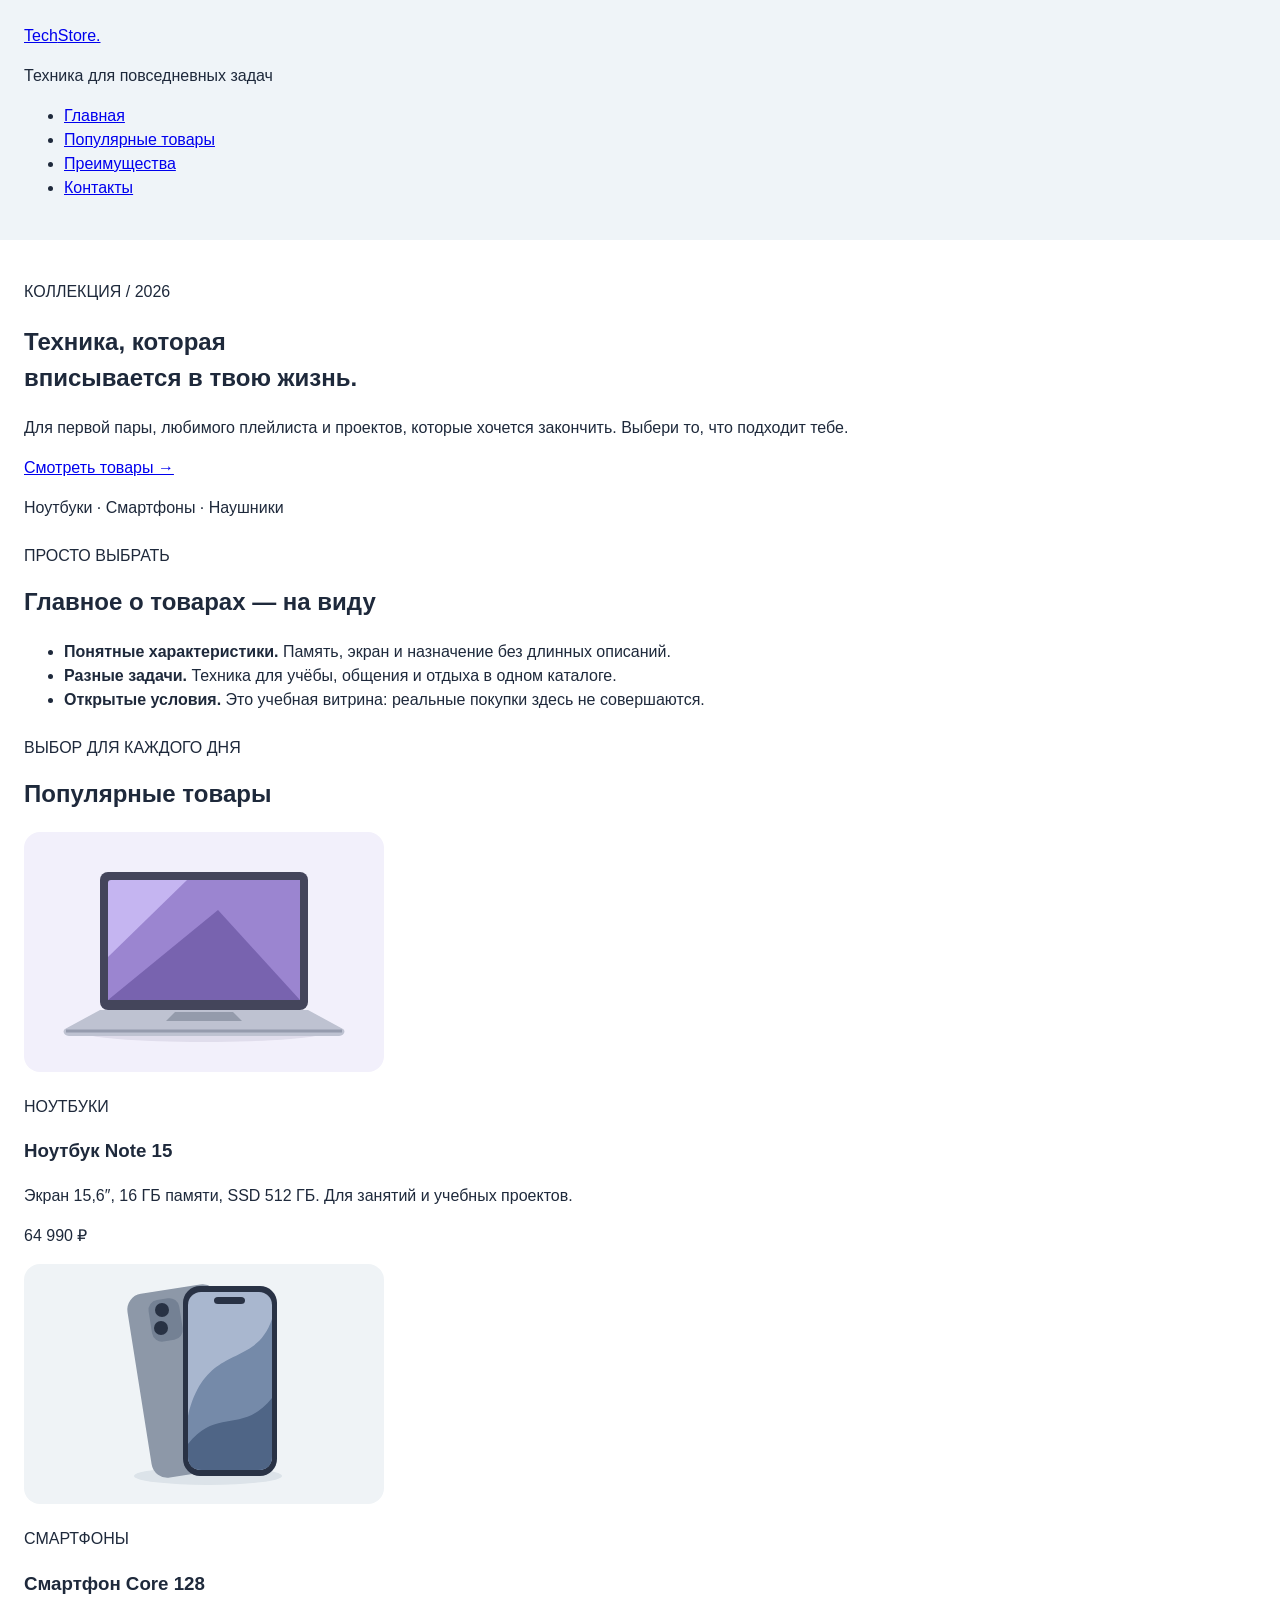
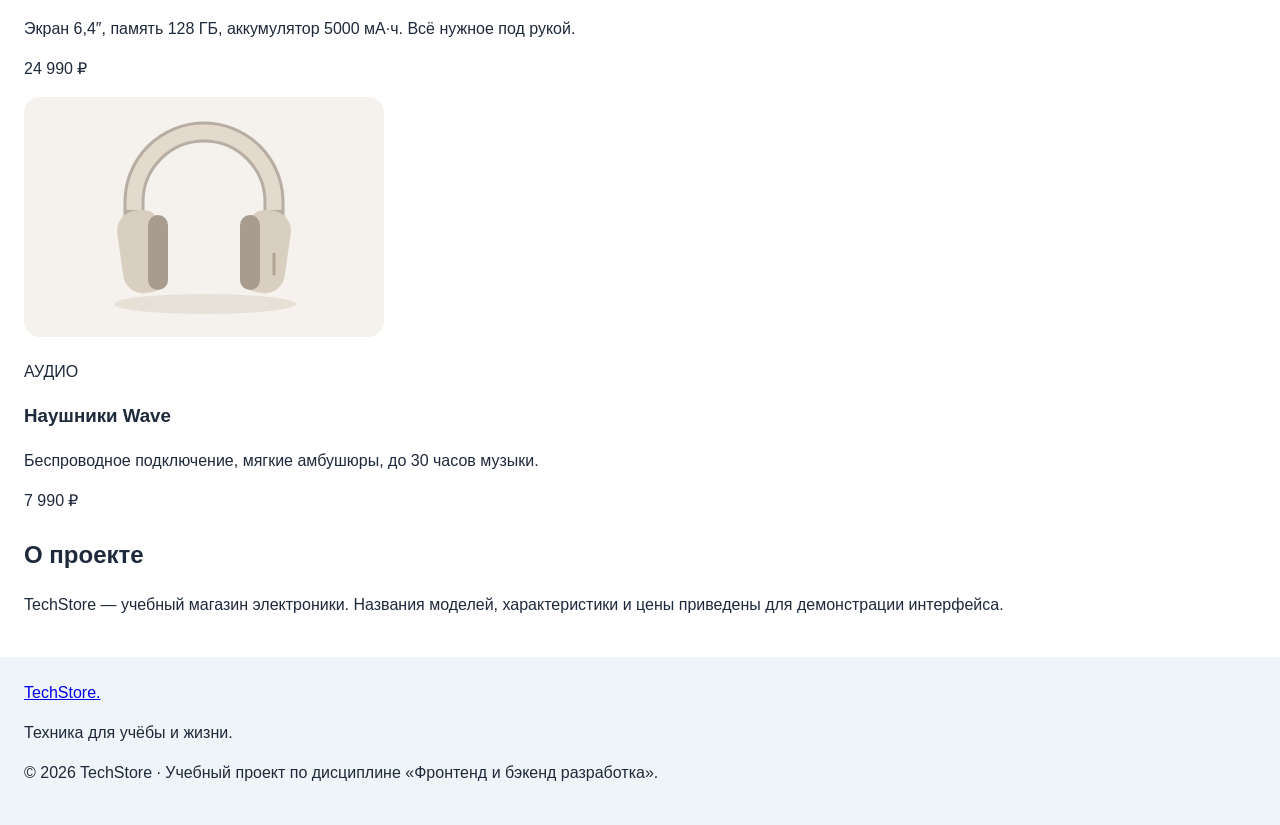
==== index.html @ afe22b5c "feat: add semantic store layout and product illustrations" ====
<!DOCTYPE html>
<html lang="ru">
<head>
  <meta charset="UTF-8">
  <meta name="viewport" content="width=device-width, initial-scale=1.0">
  <title>TechStore — техника для учёбы и жизни</title>
  <link rel="stylesheet" href="css/style.css">
</head>
<body>
  <header>
    <div class="site-header">
      <a class="site-logo" href="index.html">Tech<span>Store</span><span class="logo-dot">.</span></a>
      <p class="site-caption">Техника для повседневных задач</p>
      <nav class="site-nav" aria-label="Основная навигация">
        <ul class="site-nav__list">
          <li><a href="index.html">Главная</a></li>
          <li><a href="#popular">Популярные товары</a></li>
          <li><a href="#advantages">Преимущества</a></li>
          <li><a href="#contacts">Контакты</a></li>
        </ul>
      </nav>
    </div>
  </header>
  <main>
    <section class="hero">
      <p class="eyebrow">КОЛЛЕКЦИЯ / 2026</p>
      <h1>Техника, которая<br>вписывается в твою жизнь.</h1>
      <p class="hero-description">Для первой пары, любимого плейлиста и проектов, которые хочется закончить. Выбери то, что подходит тебе.</p>
      <a class="button" href="#popular">Смотреть товары →</a>
      <p class="hero-note">Ноутбуки · Смартфоны · Наушники</p>
    </section>
    <section class="section" id="advantages">
      <p class="eyebrow">ПРОСТО ВЫБРАТЬ</p>
      <h2>Главное о товарах — на виду</h2>
      <ul class="advantages-list">
        <li><strong>Понятные характеристики.</strong> Память, экран и назначение без длинных описаний.</li>
        <li><strong>Разные задачи.</strong> Техника для учёбы, общения и отдыха в одном каталоге.</li>
        <li><strong>Открытые условия.</strong> Это учебная витрина: реальные покупки здесь не совершаются.</li>
      </ul>
    </section>
    <section class="section" id="popular">
      <p class="eyebrow">ВЫБОР ДЛЯ КАЖДОГО ДНЯ</p>
      <h2>Популярные товары</h2>
      <article class="product-card" id="note-15">
        <img class="product-image" src="images/laptop.svg" width="360" height="240" alt="Серебристый ноутбук с фиолетовым экраном">
        <p class="product-category">НОУТБУКИ</p>
        <h3>Ноутбук Note 15</h3>
        <p class="product-description">Экран 15,6″, 16 ГБ памяти, SSD 512 ГБ. Для занятий и учебных проектов.</p>
        <p class="product-price">64 990 ₽</p>
      </article>
      <article class="product-card" id="core-128">
        <img class="product-image" src="images/phone.svg" width="360" height="240" alt="Смартфон графитового цвета с большим экраном">
        <p class="product-category">СМАРТФОНЫ</p>
        <h3>Смартфон Core 128</h3>
        <p class="product-description">Экран 6,4″, память 128 ГБ, аккумулятор 5000 мА·ч. Всё нужное под рукой.</p>
        <p class="product-price">24 990 ₽</p>
      </article>
      <article class="product-card" id="wave">
        <img class="product-image" src="images/headphones.svg" width="360" height="240" alt="Беспроводные накладные наушники светлого цвета">
        <p class="product-category">АУДИО</p>
        <h3>Наушники Wave</h3>
        <p class="product-description">Беспроводное подключение, мягкие амбушюры, до 30 часов музыки.</p>
        <p class="product-price">7 990 ₽</p>
      </article>
    </section>
    <aside class="aside-info">
      <h2>О проекте</h2>
      <p>TechStore — учебный магазин электроники. Названия моделей, характеристики и цены приведены для демонстрации интерфейса.</p>
    </aside>
  </main>
  <footer id="contacts">
    <div class="site-footer">
      <a class="site-logo" href="index.html">Tech<span>Store</span><span class="logo-dot">.</span></a>
      <p>Техника для учёбы и жизни.</p>
      <p class="footer-note">© 2026 TechStore · Учебный проект по дисциплине «Фронтенд и бэкенд разработка».</p>
    </div>
  </footer>
</body>
</html>
---- css/style.css ----
body {
  margin: 0;
  font-family: Arial, sans-serif;
  line-height: 1.5;
  color: #1e293b;
}

header,
main,
footer {
  padding: 24px;
}

header,
footer {
  background-color: #eff4f8;
}

section {
  margin-bottom: 24px;
}

section h2 {
  margin-top: 0;
}
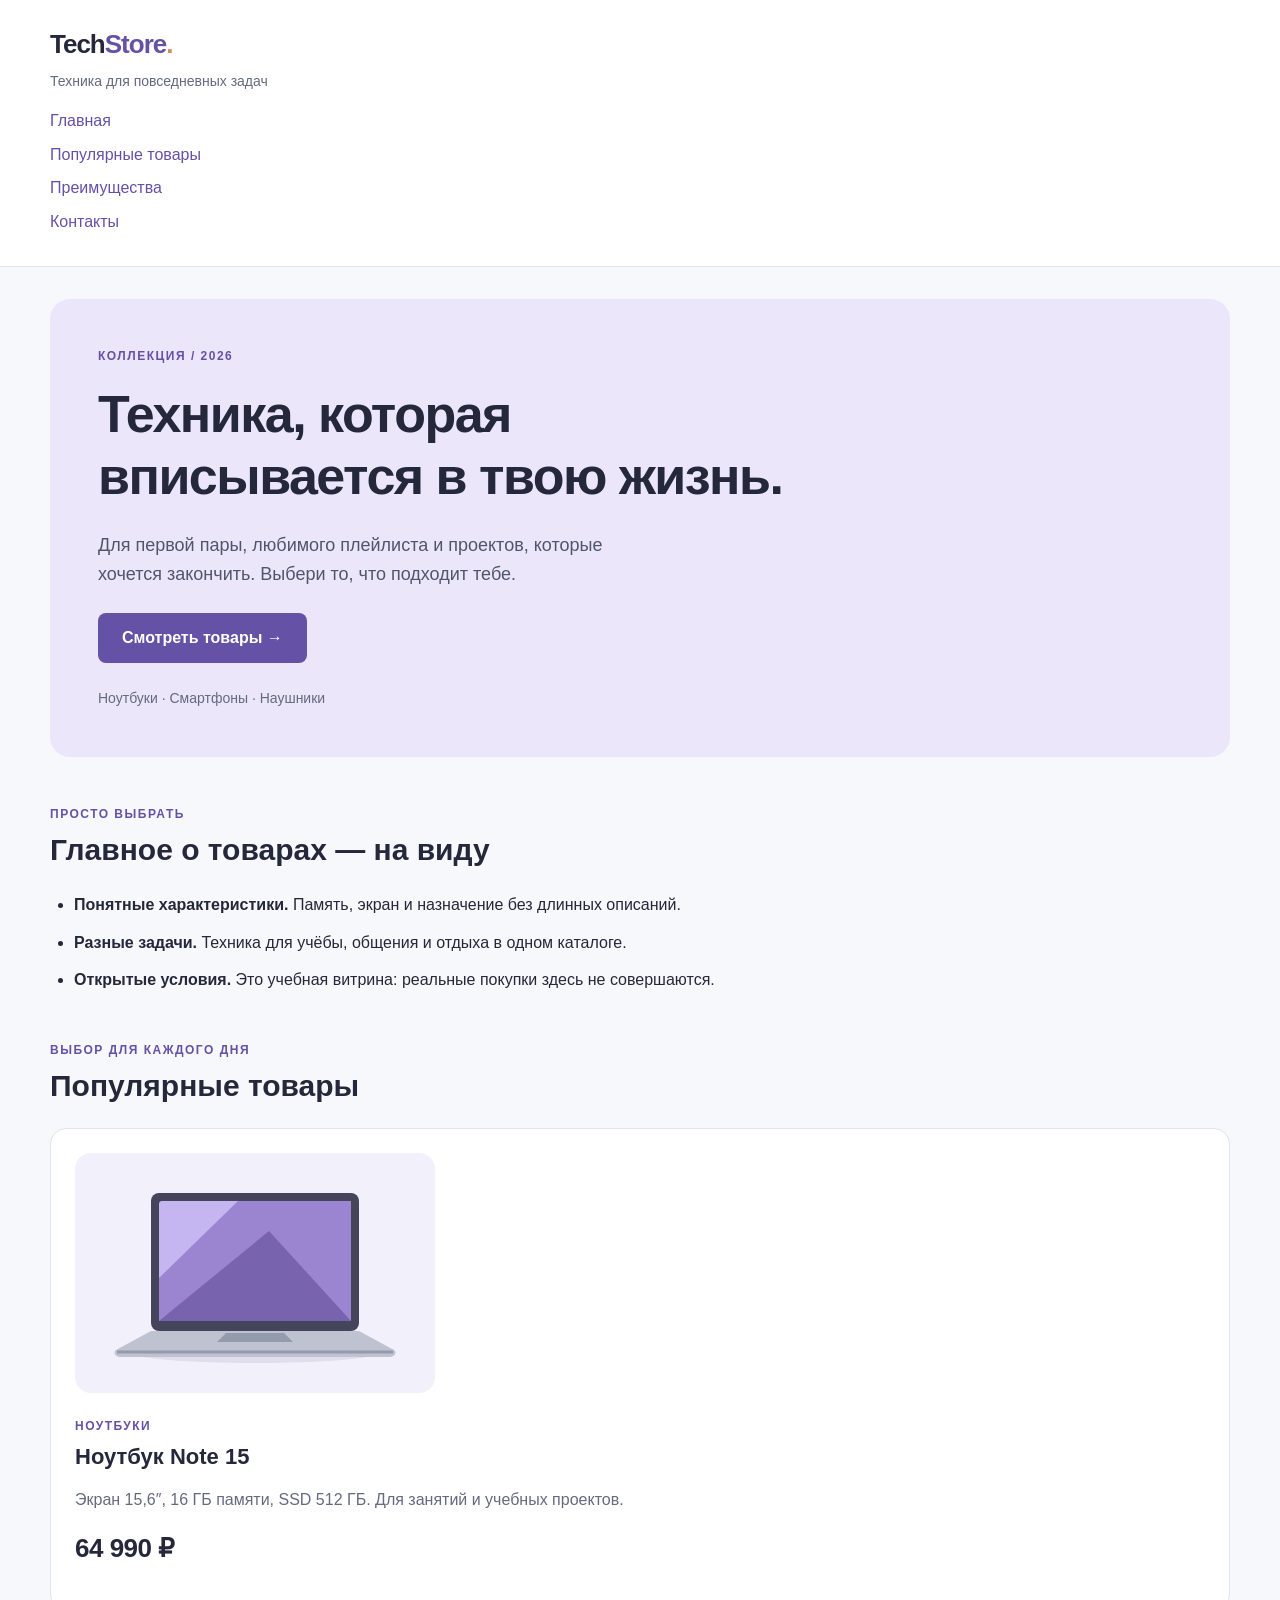
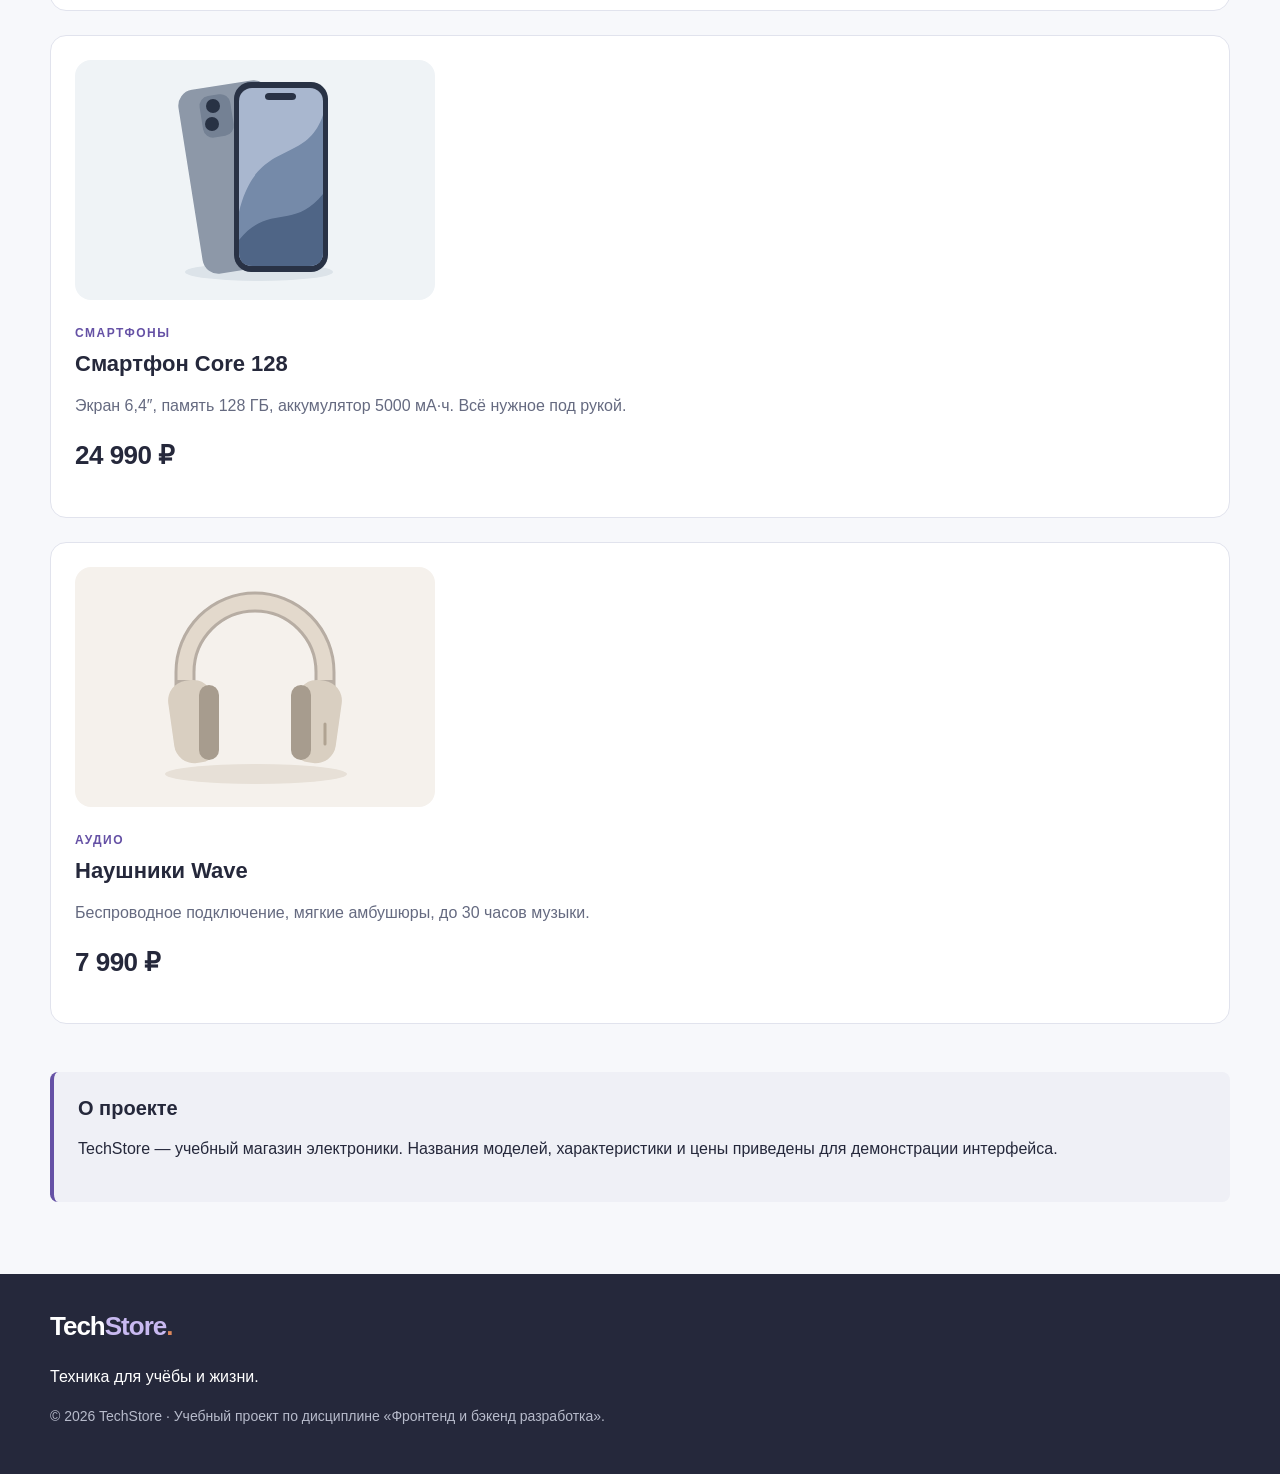
==== commit 4de1fc90: "fix: refresh stylesheet after GitHub Pages deployment" ====
--- a/index.html
+++ b/index.html
@@ -4,7 +4,7 @@
   <meta charset="UTF-8">
   <meta name="viewport" content="width=device-width, initial-scale=1.0">
   <title>TechStore — техника для учёбы и жизни</title>
-  <link rel="stylesheet" href="css/style.css">
+  <link rel="stylesheet" href="css/style.css?v=2">
 </head>
 <body>
   <header>
--- a/css/style.css
+++ b/css/style.css
@@ -1,8 +1,15 @@
+/* Базовая блочная модель и стили страницы. */
+* {
+  box-sizing: border-box;
+}
+
 body {
   margin: 0;
   font-family: Arial, sans-serif;
-  line-height: 1.5;
-  color: #1e293b;
+  font-size: 16px;
+  line-height: 1.6;
+  color: #25283b;
+  background-color: #f7f8fb;
 }
 
 header,
@@ -11,15 +18,208 @@
   padding: 24px;
 }
 
-header,
+header {
+  background-color: #ffffff;
+  border-bottom: 1px solid #e1e3ed;
+}
+
+h1,
+h2,
+h3 {
+  line-height: 1.2;
+}
+
+h2 {
+  margin: 0 0 24px;
+  font-size: 30px;
+}
+
+a {
+  color: #6551a5;
+}
+
+/* Шапка и простое меню. Раскладка Flexbox появится в работе №6. */
+.site-header,
+.site-footer {
+  max-width: 1180px;
+  margin: 0 auto;
+}
+
+.site-logo {
+  font-size: 26px;
+  font-weight: 700;
+  letter-spacing: -1px;
+  color: #25283b;
+  text-decoration: none;
+}
+
+.site-logo span {
+  color: #6551a5;
+}
+
+.site-logo .logo-dot {
+  color: #db875c;
+}
+
+.site-caption,
+.footer-note {
+  color: #656a80;
+  font-size: 14px;
+}
+
+.site-caption {
+  margin: 4px 0 0;
+}
+
+.site-nav__list {
+  padding: 0;
+  margin: 16px 0 0;
+  list-style: none;
+}
+
+.site-nav__list li {
+  margin-bottom: 8px;
+}
+
+.site-nav__list a {
+  text-decoration: none;
+}
+
+.site-nav__list a:hover {
+  text-decoration: underline;
+}
+
+/* Основные разделы страницы. */
+.hero {
+  max-width: 1180px;
+  margin: 8px auto 48px;
+  padding: 48px;
+  border-radius: 20px;
+  background-color: #ebe6fa;
+}
+
+.hero h1 {
+  margin: 16px 0 24px;
+  font-size: 52px;
+  letter-spacing: -1.5px;
+}
+
+.eyebrow,
+.product-category {
+  margin: 0 0 8px;
+  font-size: 12px;
+  font-weight: 700;
+  letter-spacing: 1.5px;
+  color: #6551a5;
+}
+
+.hero-description {
+  max-width: 560px;
+  margin: 0 0 24px;
+  color: #51556c;
+  font-size: 18px;
+}
+
+.hero-note {
+  margin: 24px 0 0;
+  font-size: 14px;
+  color: #656a80;
+}
+
+.section {
+  max-width: 1180px;
+  margin: 0 auto 48px;
+}
+
+.advantages-list {
+  padding-left: 24px;
+}
+
+.advantages-list li {
+  margin-bottom: 12px;
+}
+
+/* Карточки пока идут друг под другом. */
+.product-card {
+  margin-bottom: 24px;
+  padding: 24px;
+  border: 1px solid #e1e3ed;
+  border-radius: 16px;
+  background-color: #ffffff;
+}
+
+.product-image {
+  display: block;
+  width: 100%;
+  max-width: 360px;
+  height: auto;
+  margin-bottom: 24px;
+  border-radius: 12px;
+}
+
+.product-card h3 {
+  margin: 8px 0 16px;
+  font-size: 22px;
+}
+
+.product-description {
+  color: #656a80;
+}
+
+.product-price {
+  margin: 16px 0;
+  font-size: 26px;
+  font-weight: 700;
+  letter-spacing: -0.5px;
+}
+
+.button {
+  display: inline-block;
+  padding: 12px 24px;
+  border: none;
+  border-radius: 8px;
+  background-color: #6551a5;
+  color: #ffffff;
+  font: inherit;
+  font-weight: 700;
+  text-decoration: none;
+  cursor: pointer;
+}
+
+.button:hover {
+  background-color: #4c3c80;
+}
+
+.aside-info {
+  max-width: 1180px;
+  margin: 0 auto 48px;
+  padding: 24px;
+  border-left: 4px solid #6551a5;
+  border-radius: 8px;
+  background-color: #eff0f6;
+}
+
+.aside-info h2 {
+  margin: 0 0 8px;
+  font-size: 20px;
+}
+
+/* Подвал. */
 footer {
-  background-color: #eff4f8;
-}
-
-section {
-  margin-bottom: 24px;
-}
-
-section h2 {
-  margin-top: 0;
-}
+  padding-top: 32px;
+  padding-bottom: 32px;
+  background-color: #25283b;
+  color: #ffffff;
+}
+
+footer .site-logo {
+  color: #ffffff;
+}
+
+footer .site-logo span {
+  color: #c8b9f0;
+}
+
+footer .footer-note {
+  color: #b7bbcb;
+}
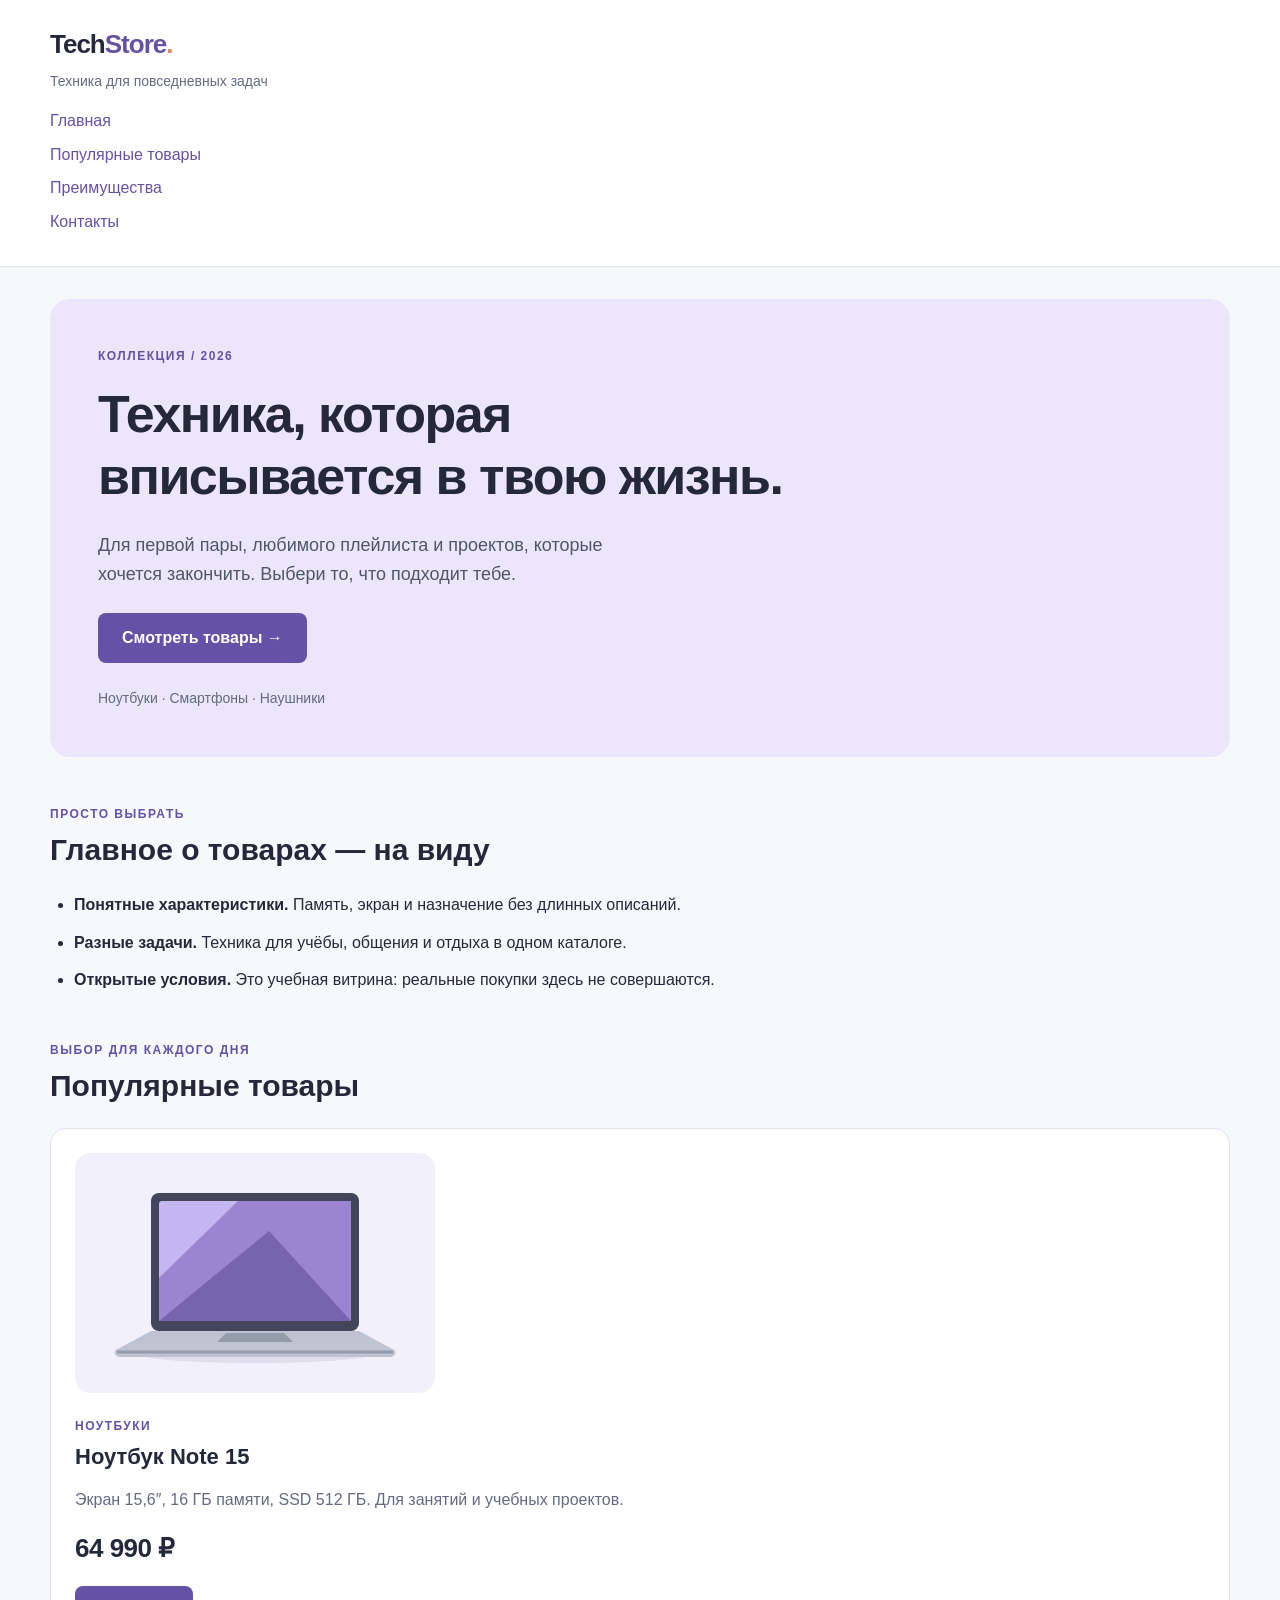
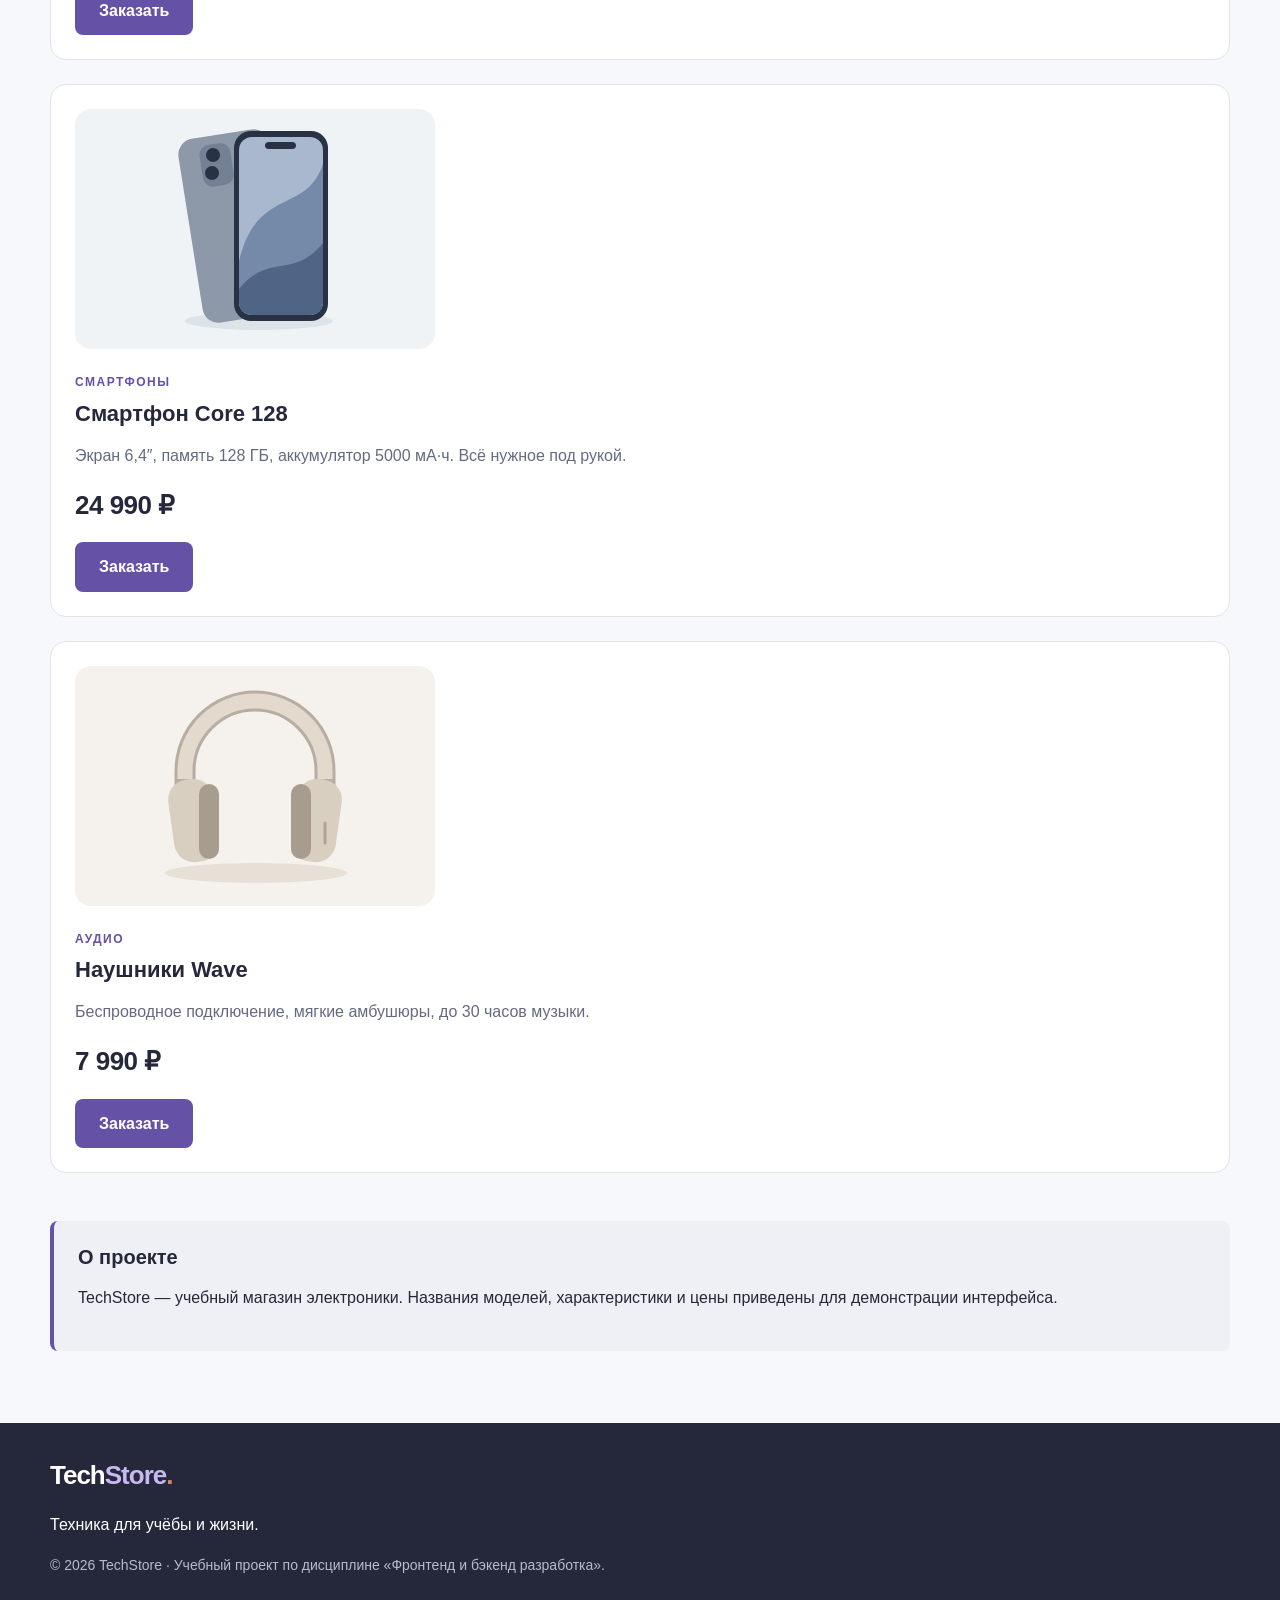
==== commit 9f34ef39: "feat: add order dialog fields and validation attributes" ====
--- a/index.html
+++ b/index.html
@@ -4,7 +4,7 @@
   <meta charset="UTF-8">
   <meta name="viewport" content="width=device-width, initial-scale=1.0">
   <title>TechStore — техника для учёбы и жизни</title>
-  <link rel="stylesheet" href="css/style.css?v=2">
+  <link rel="stylesheet" href="css/style.css?v=3">
 </head>
 <body>
   <header>
@@ -29,6 +29,7 @@
       <a class="button" href="#popular">Смотреть товары →</a>
       <p class="hero-note">Ноутбуки · Смартфоны · Наушники</p>
     </section>
+    <p class="success-message" id="success-message" role="status" hidden>Форма успешно отправлена! Это учебная проверка: данные не переданы и заказ не оформлен.</p>
     <section class="section" id="advantages">
       <p class="eyebrow">ПРОСТО ВЫБРАТЬ</p>
       <h2>Главное о товарах — на виду</h2>
@@ -47,6 +48,7 @@
         <h3>Ноутбук Note 15</h3>
         <p class="product-description">Экран 15,6″, 16 ГБ памяти, SSD 512 ГБ. Для занятий и учебных проектов.</p>
         <p class="product-price">64 990 ₽</p>
+        <button class="button product-card__button" type="button" data-product="Ноутбук Note 15">Заказать</button>
       </article>
       <article class="product-card" id="core-128">
         <img class="product-image" src="images/phone.svg" width="360" height="240" alt="Смартфон графитового цвета с большим экраном">
@@ -54,6 +56,7 @@
         <h3>Смартфон Core 128</h3>
         <p class="product-description">Экран 6,4″, память 128 ГБ, аккумулятор 5000 мА·ч. Всё нужное под рукой.</p>
         <p class="product-price">24 990 ₽</p>
+        <button class="button product-card__button" type="button" data-product="Смартфон Core 128">Заказать</button>
       </article>
       <article class="product-card" id="wave">
         <img class="product-image" src="images/headphones.svg" width="360" height="240" alt="Беспроводные накладные наушники светлого цвета">
@@ -61,6 +64,7 @@
         <h3>Наушники Wave</h3>
         <p class="product-description">Беспроводное подключение, мягкие амбушюры, до 30 часов музыки.</p>
         <p class="product-price">7 990 ₽</p>
+        <button class="button product-card__button" type="button" data-product="Наушники Wave">Заказать</button>
       </article>
     </section>
     <aside class="aside-info">
@@ -75,5 +79,50 @@
       <p class="footer-note">© 2026 TechStore · Учебный проект по дисциплине «Фронтенд и бэкенд разработка».</p>
     </div>
   </footer>
+  <dialog class="order-dialog" id="order-dialog" aria-labelledby="order-dialog-title">
+    <h2 id="order-dialog-title">Оформление заявки</h2>
+    <p id="selected-product-name"></p>
+    <p class="form-note">Учебная форма. Данные проверяются только в браузере.</p>
+    <form class="order-form" id="order-form" action="#" method="post" novalidate>
+      <input id="selected-product" name="selected-product" type="hidden">
+      <div class="form-field">
+        <label for="order-name">Имя</label>
+        <input id="order-name" name="name" type="text" minlength="2" maxlength="60" placeholder="Введите ваше имя" autocomplete="given-name" required>
+      </div>
+      <div class="form-field">
+        <label for="order-email">E-mail</label>
+        <input id="order-email" name="email" type="email" placeholder="example@mail.ru" autocomplete="email" required>
+      </div>
+      <div class="form-field">
+        <label for="order-phone">Телефон</label>
+        <input id="order-phone" name="phone" type="tel" inputmode="tel" autocomplete="tel" placeholder="+7 (900) 000-00-00" pattern="^\+7 \(\d{3}\) \d{3}-\d{2}-\d{2}$" aria-describedby="phone-hint" required>
+        <small id="phone-hint">Формат: +7 (900) 000-00-00</small>
+      </div>
+      <div class="form-field">
+        <label for="order-date">Дата связи (необязательно)</label>
+        <input id="order-date" name="date" type="date">
+      </div>
+      <div class="form-field">
+        <label for="order-topic">Тема заявки</label>
+        <select id="order-topic" name="topic" required>
+          <option value="">Выберите тему</option>
+          <option value="product">Заказ товара</option>
+          <option value="consultation">Консультация</option>
+          <option value="delivery">Доставка</option>
+        </select>
+      </div>
+      <div class="form-field">
+        <label for="order-comment">Комментарий (необязательно)</label>
+        <textarea id="order-comment" name="comment" rows="3" maxlength="1000" placeholder="Что вы хотите уточнить?"></textarea>
+      </div>
+      <div class="form-field form-field--checkbox">
+        <label for="order-agreement"><input id="order-agreement" name="agreement" type="checkbox" required> Я согласен на обработку данных</label>
+      </div>
+      <div class="form-actions">
+        <button class="button button-secondary" type="button" id="close-order-dialog">Закрыть</button>
+        <button class="button" type="submit">Отправить заявку</button>
+      </div>
+    </form>
+  </dialog>
 </body>
 </html>
--- a/css/style.css
+++ b/css/style.css
@@ -223,3 +223,104 @@
 footer .footer-note {
   color: #b7bbcb;
 }
+
+/* Учебная форма заявки и нативное модальное окно. */
+.order-dialog {
+  width: min(100% - 32px, 560px);
+  max-height: 90vh;
+  overflow-y: auto;
+  padding: 24px;
+  border: none;
+  border-radius: 16px;
+  color: #25283b;
+}
+
+.order-dialog h2 {
+  margin-bottom: 8px;
+  font-size: 26px;
+}
+
+.order-dialog::backdrop {
+  background-color: rgba(25, 28, 45, 0.6);
+}
+
+.form-note,
+.form-field small {
+  color: #656a80;
+  font-size: 14px;
+}
+
+.form-field {
+  margin-bottom: 16px;
+}
+
+.form-field label {
+  display: block;
+  margin-bottom: 4px;
+}
+
+.form-field input,
+.form-field select,
+.form-field textarea {
+  width: 100%;
+  padding: 10px 12px;
+  border: 1px solid #e1e3ed;
+  border-radius: 8px;
+  color: #25283b;
+  background-color: #ffffff;
+  font: inherit;
+}
+
+.form-field textarea {
+  resize: vertical;
+}
+
+.form-field input[type="checkbox"] {
+  width: auto;
+  margin-right: 8px;
+}
+
+.form-field small {
+  display: block;
+  margin-top: 4px;
+}
+
+.form-field input:focus-visible,
+.form-field select:focus-visible,
+.form-field textarea:focus-visible,
+.form-actions button:focus-visible {
+  outline: 2px solid #6551a5;
+  outline-offset: 3px;
+}
+
+[aria-invalid="true"] {
+  border-color: #b32640;
+  outline: 1px solid #b32640;
+}
+
+.form-actions {
+  margin-top: 24px;
+}
+
+.form-actions .button {
+  margin: 0 8px 8px 0;
+}
+
+.button-secondary {
+  background-color: #eff0f6;
+  color: #25283b;
+}
+
+.button-secondary:hover {
+  background-color: #e1e3ed;
+}
+
+.success-message {
+  max-width: 1180px;
+  margin: 24px auto;
+  padding: 16px;
+  border-left: 4px solid #267048;
+  border-radius: 8px;
+  background-color: #eaf5ed;
+  color: #235d3d;
+}
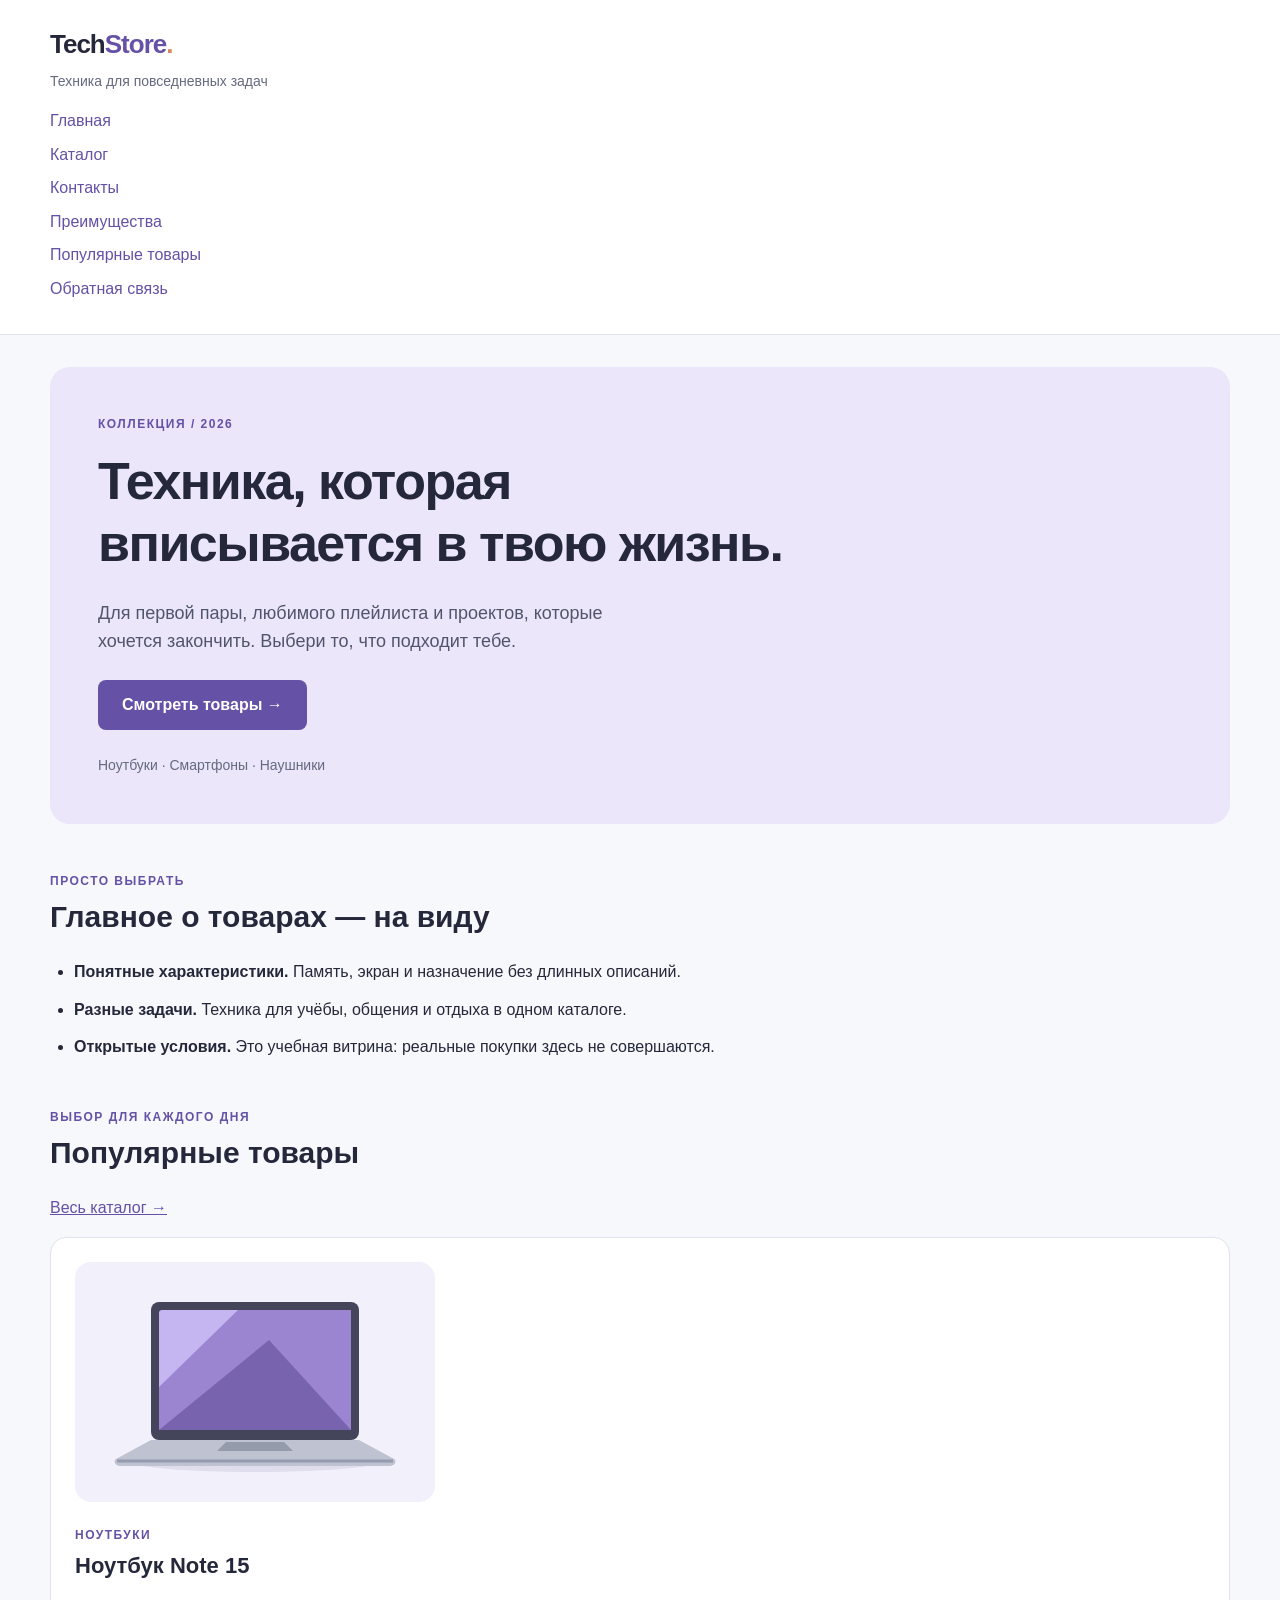
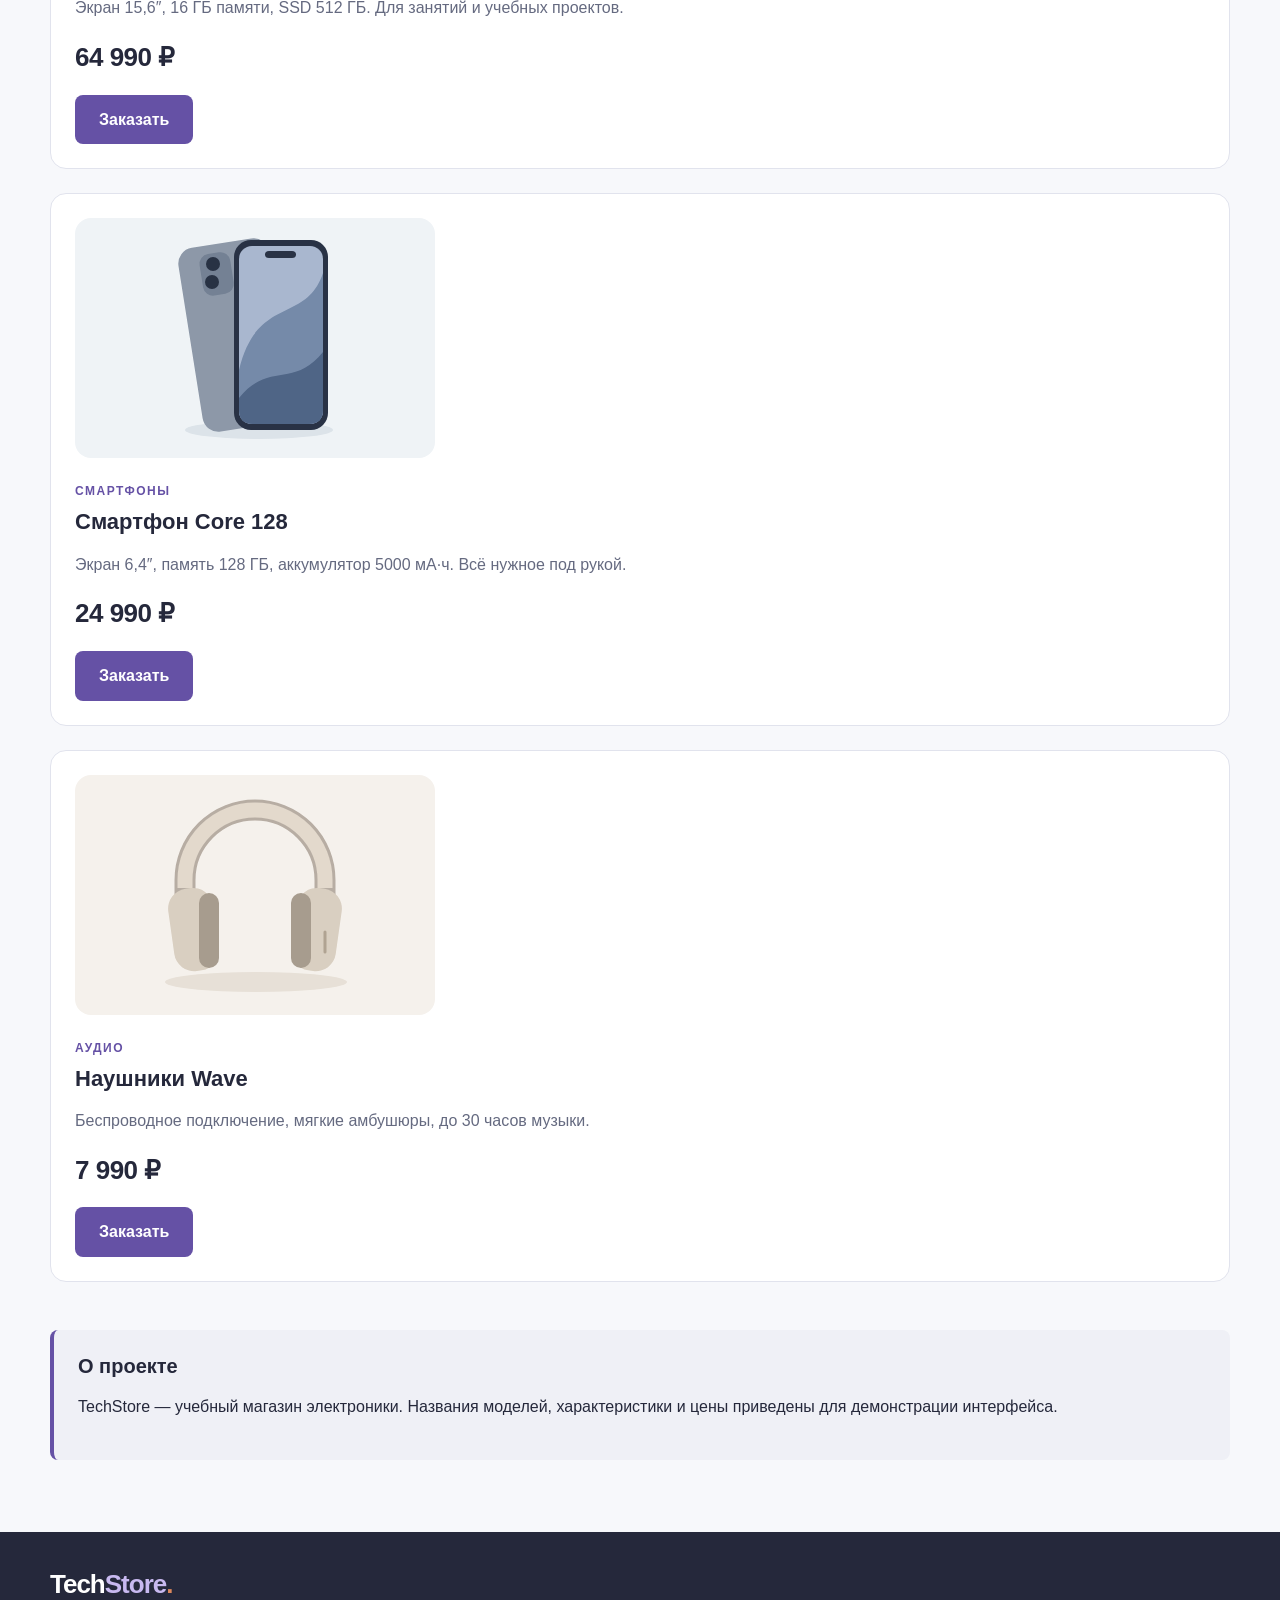
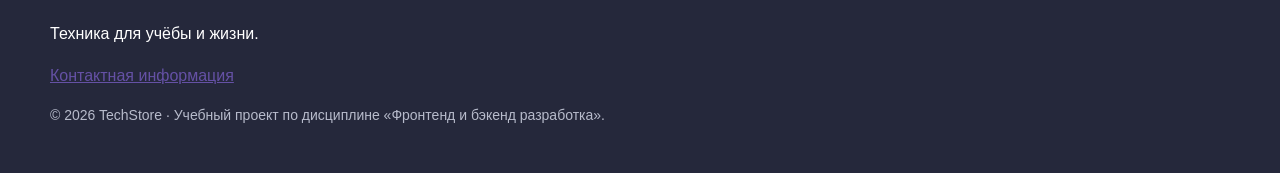
==== commit 7ef2bc00: "feat: add catalog contacts and shared multi-page navigation" ====
--- a/index.html
+++ b/index.html
@@ -3,8 +3,10 @@
 <head>
   <meta charset="UTF-8">
   <meta name="viewport" content="width=device-width, initial-scale=1.0">
+  <meta name="description" content="Учебная витрина TechStore: ноутбуки, смартфоны и наушники для учёбы и жизни.">
   <title>TechStore — техника для учёбы и жизни</title>
-  <link rel="stylesheet" href="css/style.css?v=3">
+  <link rel="stylesheet" href="css/style.css?v=5">
+  <script src="js/main.js?v=3" defer></script>
 </head>
 <body>
   <header>
@@ -14,9 +16,11 @@
       <nav class="site-nav" aria-label="Основная навигация">
         <ul class="site-nav__list">
           <li><a href="index.html">Главная</a></li>
-          <li><a href="#popular">Популярные товары</a></li>
-          <li><a href="#advantages">Преимущества</a></li>
-          <li><a href="#contacts">Контакты</a></li>
+          <li><a href="catalog.html">Каталог</a></li>
+          <li><a href="contacts.html">Контакты</a></li>
+          <li><a href="index.html#advantages">Преимущества</a></li>
+          <li><a href="index.html#popular">Популярные товары</a></li>
+          <li><a href="index.html#contacts">Обратная связь</a></li>
         </ul>
       </nav>
     </div>
@@ -42,6 +46,7 @@
     <section class="section" id="popular">
       <p class="eyebrow">ВЫБОР ДЛЯ КАЖДОГО ДНЯ</p>
       <h2>Популярные товары</h2>
+      <p><a href="catalog.html">Весь каталог →</a></p>
       <article class="product-card" id="note-15">
         <img class="product-image" src="images/laptop.svg" width="360" height="240" alt="Серебристый ноутбук с фиолетовым экраном">
         <p class="product-category">НОУТБУКИ</p>
@@ -76,6 +81,7 @@
     <div class="site-footer">
       <a class="site-logo" href="index.html">Tech<span>Store</span><span class="logo-dot">.</span></a>
       <p>Техника для учёбы и жизни.</p>
+      <p><a href="contacts.html">Контактная информация</a></p>
       <p class="footer-note">© 2026 TechStore · Учебный проект по дисциплине «Фронтенд и бэкенд разработка».</p>
     </div>
   </footer>
--- a/css/style.css
+++ b/css/style.css
@@ -1,4 +1,36 @@
-/* Базовая блочная модель и стили страницы. */
+/* 1. Переменные проекта */
+:root {
+  --color-text: #25283b;
+  --color-muted: #656a80;
+  --color-primary: #6551a5;
+  --color-primary-dark: #4c3c80;
+  --color-bg: #f7f8fb;
+  --color-white: #ffffff;
+  --color-border: #e1e3ed;
+  --color-surface: #eff0f6;
+  --color-accent: #ebe6fa;
+  --color-secondary-text: #51556c;
+  --color-footer-muted: #b7bbcb;
+  --color-footer-accent: #c8b9f0;
+  --color-warm: #db875c;
+  --color-danger: #b32640;
+  --color-success: #267048;
+  --color-success-bg: #eaf5ed;
+  --color-success-text: #235d3d;
+  --space-xs: 4px;
+  --space-sm: 8px;
+  --space-md: 16px;
+  --space-lg: 24px;
+  --space-xl: 32px;
+  --space-2xl: 48px;
+  --radius-sm: 8px;
+  --radius-md: 12px;
+  --radius-lg: 16px;
+  --radius-xl: 20px;
+  --container-width: 1180px;
+}
+
+/* 2. Базовые стили */
 * {
   box-sizing: border-box;
 }
@@ -8,19 +40,19 @@
   font-family: Arial, sans-serif;
   font-size: 16px;
   line-height: 1.6;
-  color: #25283b;
-  background-color: #f7f8fb;
+  color: var(--color-text);
+  background-color: var(--color-bg);
 }
 
 header,
 main,
 footer {
-  padding: 24px;
+  padding: var(--space-lg);
 }
 
 header {
-  background-color: #ffffff;
-  border-bottom: 1px solid #e1e3ed;
+  background-color: var(--color-white);
+  border-bottom: 1px solid var(--color-border);
 }
 
 h1,
@@ -30,18 +62,55 @@
 }
 
 h2 {
-  margin: 0 0 24px;
+  margin: 0 0 var(--space-lg);
   font-size: 30px;
 }
 
 a {
-  color: #6551a5;
-}
-
-/* Шапка и простое меню. Раскладка Flexbox появится в работе №6. */
+  color: var(--color-primary);
+}
+
+/* 3. Общие элементы интерфейса */
+.button {
+  display: inline-block;
+  padding: 12px var(--space-lg);
+  border: none;
+  border-radius: var(--radius-sm);
+  background-color: var(--color-primary);
+  color: var(--color-white);
+  font: inherit;
+  font-weight: 700;
+  text-decoration: none;
+  cursor: pointer;
+}
+
+.button:hover:not(:disabled) {
+  background-color: var(--color-primary-dark);
+  color: var(--color-white);
+}
+
+a:hover {
+  color: var(--color-primary-dark);
+}
+
+a:focus-visible,
+button:focus-visible,
+input:focus-visible,
+select:focus-visible,
+textarea:focus-visible {
+  outline: 2px solid var(--color-primary);
+  outline-offset: 3px;
+}
+
+.button:disabled {
+  opacity: 0.55;
+  cursor: not-allowed;
+}
+
+/* 4. Компоненты страницы */
 .site-header,
 .site-footer {
-  max-width: 1180px;
+  max-width: var(--container-width);
   margin: 0 auto;
 }
 
@@ -49,36 +118,36 @@
   font-size: 26px;
   font-weight: 700;
   letter-spacing: -1px;
-  color: #25283b;
+  color: var(--color-text);
   text-decoration: none;
 }
 
 .site-logo span {
-  color: #6551a5;
+  color: var(--color-primary);
 }
 
 .site-logo .logo-dot {
-  color: #db875c;
+  color: var(--color-warm);
 }
 
 .site-caption,
 .footer-note {
-  color: #656a80;
+  color: var(--color-muted);
   font-size: 14px;
 }
 
 .site-caption {
-  margin: 4px 0 0;
+  margin: var(--space-xs) 0 0;
 }
 
 .site-nav__list {
   padding: 0;
-  margin: 16px 0 0;
+  margin: var(--space-md) 0 0;
   list-style: none;
 }
 
 .site-nav__list li {
-  margin-bottom: 8px;
+  margin-bottom: var(--space-sm);
 }
 
 .site-nav__list a {
@@ -91,48 +160,48 @@
 
 /* Основные разделы страницы. */
 .hero {
-  max-width: 1180px;
-  margin: 8px auto 48px;
-  padding: 48px;
-  border-radius: 20px;
-  background-color: #ebe6fa;
+  max-width: var(--container-width);
+  margin: var(--space-sm) auto var(--space-2xl);
+  padding: var(--space-2xl);
+  border-radius: var(--radius-xl);
+  background-color: var(--color-accent);
 }
 
 .hero h1 {
-  margin: 16px 0 24px;
+  margin: var(--space-md) 0 var(--space-lg);
   font-size: 52px;
   letter-spacing: -1.5px;
 }
 
 .eyebrow,
 .product-category {
-  margin: 0 0 8px;
+  margin: 0 0 var(--space-sm);
   font-size: 12px;
   font-weight: 700;
   letter-spacing: 1.5px;
-  color: #6551a5;
+  color: var(--color-primary);
 }
 
 .hero-description {
   max-width: 560px;
-  margin: 0 0 24px;
-  color: #51556c;
+  margin: 0 0 var(--space-lg);
+  color: var(--color-secondary-text);
   font-size: 18px;
 }
 
 .hero-note {
-  margin: 24px 0 0;
+  margin: var(--space-lg) 0 0;
   font-size: 14px;
-  color: #656a80;
+  color: var(--color-muted);
 }
 
 .section {
-  max-width: 1180px;
-  margin: 0 auto 48px;
+  max-width: var(--container-width);
+  margin: 0 auto var(--space-2xl);
 }
 
 .advantages-list {
-  padding-left: 24px;
+  padding-left: var(--space-lg);
 }
 
 .advantages-list li {
@@ -141,11 +210,15 @@
 
 /* Карточки пока идут друг под другом. */
 .product-card {
-  margin-bottom: 24px;
-  padding: 24px;
-  border: 1px solid #e1e3ed;
-  border-radius: 16px;
-  background-color: #ffffff;
+  margin-bottom: var(--space-lg);
+  padding: var(--space-lg);
+  border: 1px solid var(--color-border);
+  border-radius: var(--radius-lg);
+  background-color: var(--color-white);
+}
+
+.product-card:hover {
+  border-color: var(--color-primary);
 }
 
 .product-image {
@@ -153,90 +226,73 @@
   width: 100%;
   max-width: 360px;
   height: auto;
-  margin-bottom: 24px;
-  border-radius: 12px;
+  margin-bottom: var(--space-lg);
+  border-radius: var(--radius-md);
 }
 
 .product-card h3 {
-  margin: 8px 0 16px;
+  margin: var(--space-sm) 0 var(--space-md);
   font-size: 22px;
 }
 
 .product-description {
-  color: #656a80;
+  color: var(--color-muted);
 }
 
 .product-price {
-  margin: 16px 0;
+  margin: var(--space-md) 0;
   font-size: 26px;
   font-weight: 700;
   letter-spacing: -0.5px;
 }
 
-.button {
-  display: inline-block;
-  padding: 12px 24px;
-  border: none;
-  border-radius: 8px;
-  background-color: #6551a5;
-  color: #ffffff;
-  font: inherit;
-  font-weight: 700;
-  text-decoration: none;
-  cursor: pointer;
-}
-
-.button:hover {
-  background-color: #4c3c80;
-}
-
 .aside-info {
-  max-width: 1180px;
-  margin: 0 auto 48px;
-  padding: 24px;
-  border-left: 4px solid #6551a5;
-  border-radius: 8px;
-  background-color: #eff0f6;
+  max-width: var(--container-width);
+  margin: 0 auto var(--space-2xl);
+  padding: var(--space-lg);
+  border-left: 4px solid var(--color-primary);
+  border-radius: var(--radius-sm);
+  background-color: var(--color-surface);
 }
 
 .aside-info h2 {
-  margin: 0 0 8px;
+  margin: 0 0 var(--space-sm);
   font-size: 20px;
 }
 
 /* Подвал. */
 footer {
-  padding-top: 32px;
-  padding-bottom: 32px;
-  background-color: #25283b;
-  color: #ffffff;
+  padding-top: var(--space-xl);
+  padding-bottom: var(--space-xl);
+  background-color: var(--color-text);
+  color: var(--color-white);
 }
 
 footer .site-logo {
-  color: #ffffff;
+  color: var(--color-white);
 }
 
 footer .site-logo span {
-  color: #c8b9f0;
+  color: var(--color-footer-accent);
 }
 
 footer .footer-note {
-  color: #b7bbcb;
-}
-
-/* Учебная форма заявки и нативное модальное окно. */
+  color: var(--color-footer-muted);
+}
+
+/* 5. Форма и модальное окно */
 .order-dialog {
   width: min(100% - 32px, 560px);
   max-height: 90vh;
   overflow-y: auto;
-  padding: 24px;
+  padding: var(--space-lg);
   border: none;
-  border-radius: 16px;
-  color: #25283b;
+  border-radius: var(--radius-lg);
+  color: var(--color-text);
 }
 
 .order-dialog h2 {
-  margin-bottom: 8px;
+  margin-bottom: var(--space-sm);
   font-size: 26px;
 }
 
@@ -246,17 +302,17 @@
 
 .form-note,
 .form-field small {
-  color: #656a80;
+  color: var(--color-muted);
   font-size: 14px;
 }
 
 .form-field {
-  margin-bottom: 16px;
+  margin-bottom: var(--space-md);
 }
 
 .form-field label {
   display: block;
-  margin-bottom: 4px;
+  margin-bottom: var(--space-xs);
 }
 
 .form-field input,
@@ -264,10 +320,10 @@
 .form-field textarea {
   width: 100%;
   padding: 10px 12px;
-  border: 1px solid #e1e3ed;
-  border-radius: 8px;
-  color: #25283b;
-  background-color: #ffffff;
+  border: 1px solid var(--color-border);
+  border-radius: var(--radius-sm);
+  color: var(--color-text);
+  background-color: var(--color-white);
   font: inherit;
 }
 
@@ -277,50 +333,54 @@
 
 .form-field input[type="checkbox"] {
   width: auto;
-  margin-right: 8px;
+  margin-right: var(--space-sm);
 }
 
 .form-field small {
   display: block;
-  margin-top: 4px;
-}
-
-.form-field input:focus-visible,
-.form-field select:focus-visible,
-.form-field textarea:focus-visible,
-.form-actions button:focus-visible {
-  outline: 2px solid #6551a5;
-  outline-offset: 3px;
-}
-
-[aria-invalid="true"] {
-  border-color: #b32640;
-  outline: 1px solid #b32640;
+  margin-top: var(--space-xs);
+}
+
+.form-field input:hover,
+.form-field select:hover,
+.form-field textarea:hover,
+.form-field input:focus,
+.form-field select:focus,
+.form-field textarea:focus {
+  border-color: var(--color-primary);
+}
+
+.form-field input[aria-invalid="true"],
+.form-field select[aria-invalid="true"],
+.form-field textarea[aria-invalid="true"] {
+  border-color: var(--color-danger);
+  outline: 1px solid var(--color-danger);
 }
 
 .form-actions {
-  margin-top: 24px;
+  margin-top: var(--space-lg);
 }
 
 .form-actions .button {
-  margin: 0 8px 8px 0;
+  margin: 0 var(--space-sm) var(--space-sm) 0;
 }
 
 .button-secondary {
-  background-color: #eff0f6;
-  color: #25283b;
-}
-
-.button-secondary:hover {
-  background-color: #e1e3ed;
+  background-color: var(--color-surface);
+  color: var(--color-text);
+}
+
+.button-secondary:hover:not(:disabled) {
+  background-color: var(--color-border);
+  color: var(--color-text);
 }
 
 .success-message {
-  max-width: 1180px;
-  margin: 24px auto;
-  padding: 16px;
-  border-left: 4px solid #267048;
-  border-radius: 8px;
-  background-color: #eaf5ed;
-  color: #235d3d;
-}
+  max-width: var(--container-width);
+  margin: var(--space-lg) auto;
+  padding: var(--space-md);
+  border-left: 4px solid var(--color-success);
+  border-radius: var(--radius-sm);
+  background-color: var(--color-success-bg);
+  color: var(--color-success-text);
+}
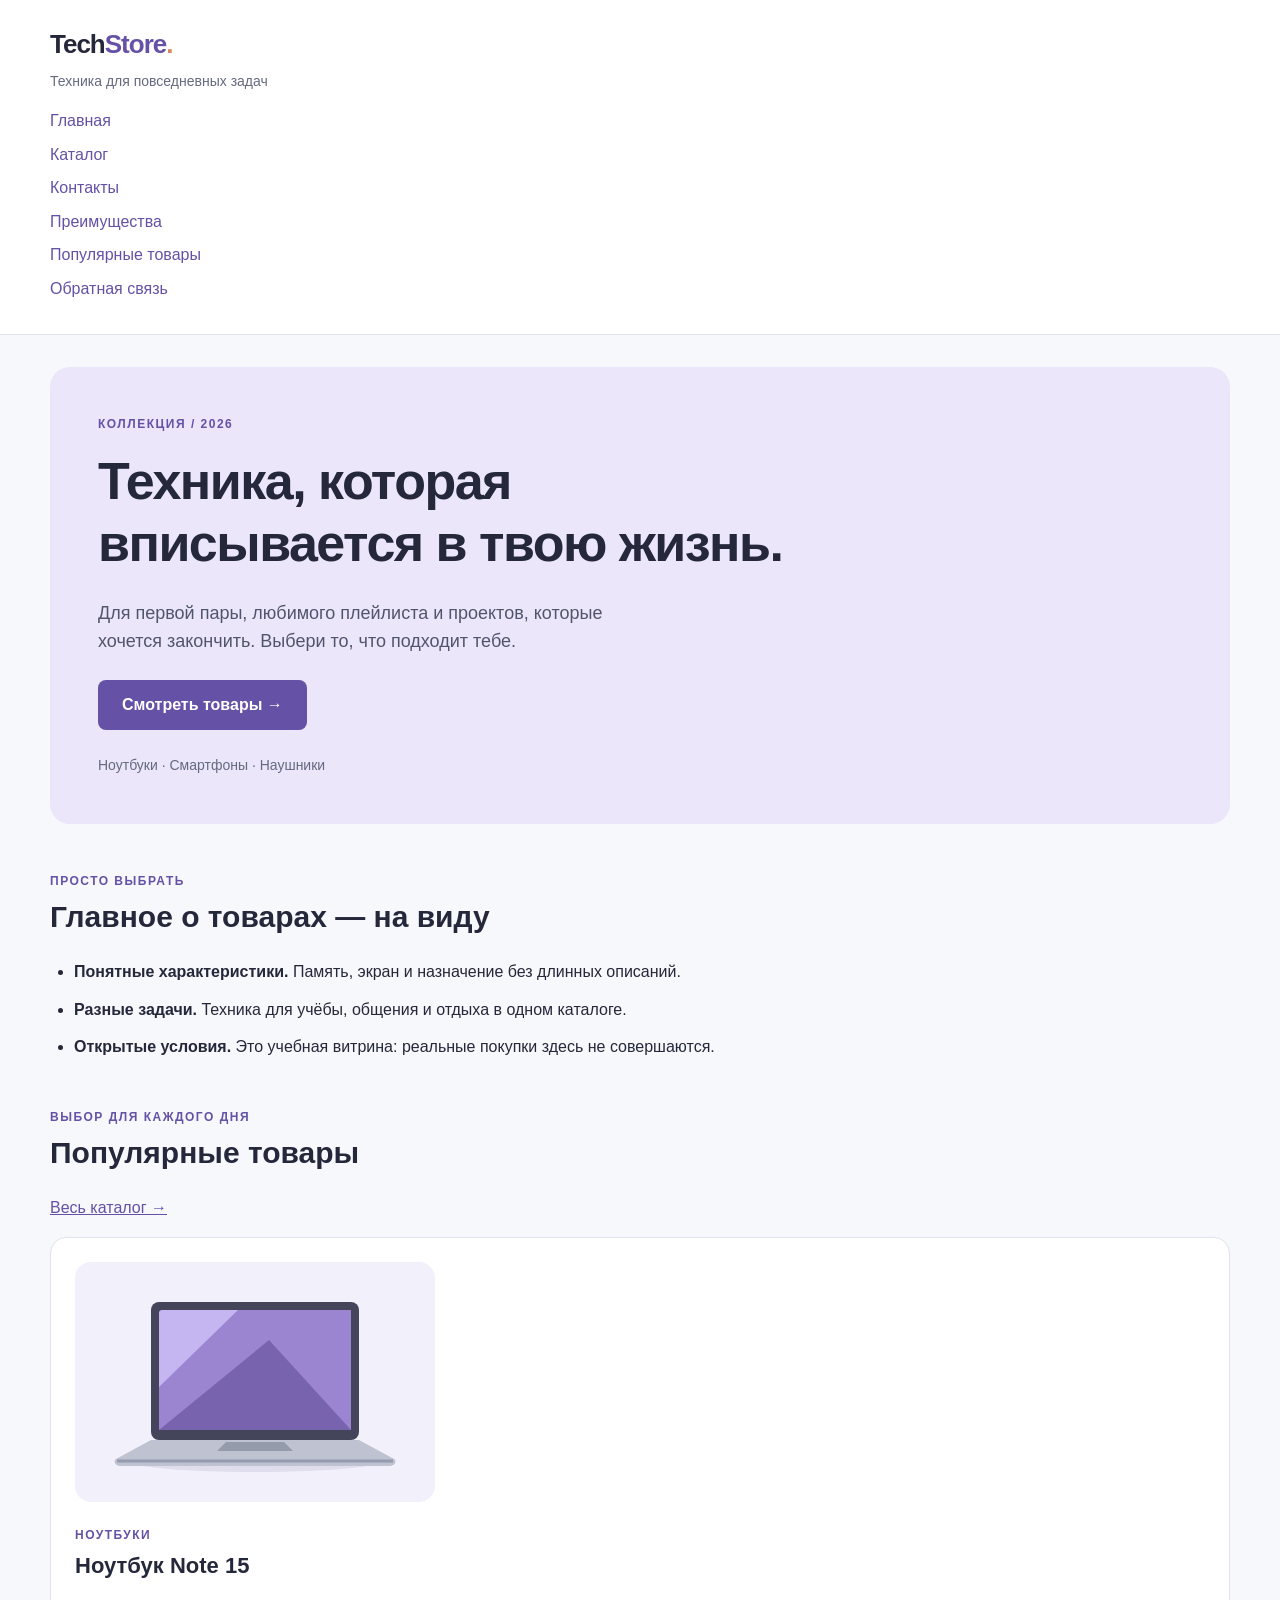
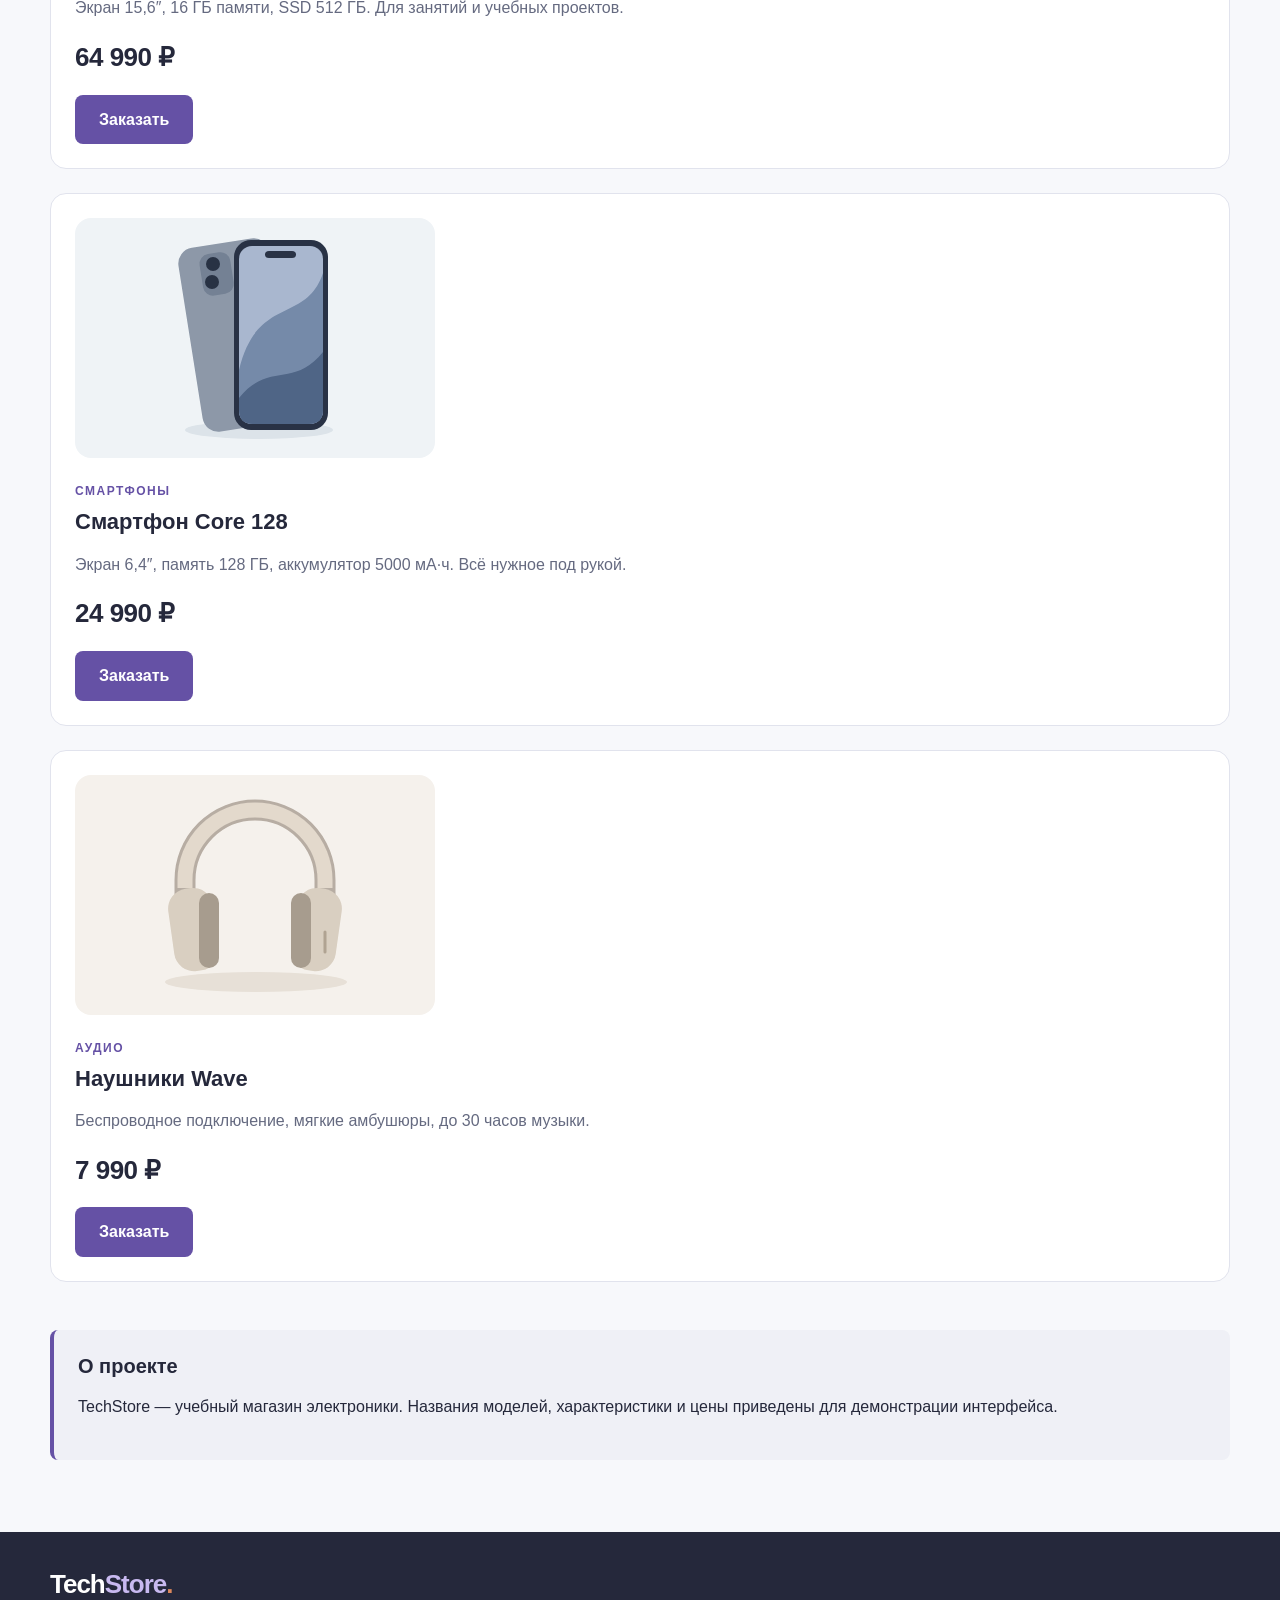
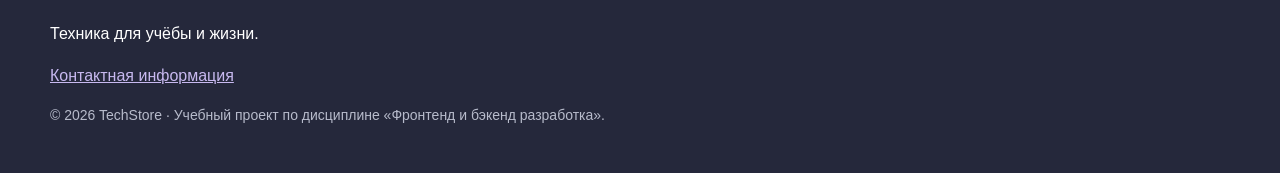
==== commit 1545abb8: "feat: add product grid containers and catalog filter sidebar" ====
--- a/index.html
+++ b/index.html
@@ -5,14 +5,16 @@
   <meta name="viewport" content="width=device-width, initial-scale=1.0">
   <meta name="description" content="Учебная витрина TechStore: ноутбуки, смартфоны и наушники для учёбы и жизни.">
   <title>TechStore — техника для учёбы и жизни</title>
-  <link rel="stylesheet" href="css/style.css?v=5">
+  <link rel="stylesheet" href="css/style.css?v=6">
   <script src="js/main.js?v=3" defer></script>
 </head>
 <body>
   <header>
     <div class="site-header">
-      <a class="site-logo" href="index.html">Tech<span>Store</span><span class="logo-dot">.</span></a>
-      <p class="site-caption">Техника для повседневных задач</p>
+      <div class="header-brand">
+        <a class="site-logo" href="index.html">Tech<span>Store</span><span class="logo-dot">.</span></a>
+        <p class="site-caption">Техника для повседневных задач</p>
+      </div>
       <nav class="site-nav" aria-label="Основная навигация">
         <ul class="site-nav__list">
           <li><a href="index.html">Главная</a></li>
@@ -47,30 +49,32 @@
       <p class="eyebrow">ВЫБОР ДЛЯ КАЖДОГО ДНЯ</p>
       <h2>Популярные товары</h2>
       <p><a href="catalog.html">Весь каталог →</a></p>
-      <article class="product-card" id="note-15">
-        <img class="product-image" src="images/laptop.svg" width="360" height="240" alt="Серебристый ноутбук с фиолетовым экраном">
-        <p class="product-category">НОУТБУКИ</p>
-        <h3>Ноутбук Note 15</h3>
-        <p class="product-description">Экран 15,6″, 16 ГБ памяти, SSD 512 ГБ. Для занятий и учебных проектов.</p>
-        <p class="product-price">64 990 ₽</p>
-        <button class="button product-card__button" type="button" data-product="Ноутбук Note 15">Заказать</button>
-      </article>
-      <article class="product-card" id="core-128">
-        <img class="product-image" src="images/phone.svg" width="360" height="240" alt="Смартфон графитового цвета с большим экраном">
-        <p class="product-category">СМАРТФОНЫ</p>
-        <h3>Смартфон Core 128</h3>
-        <p class="product-description">Экран 6,4″, память 128 ГБ, аккумулятор 5000 мА·ч. Всё нужное под рукой.</p>
-        <p class="product-price">24 990 ₽</p>
-        <button class="button product-card__button" type="button" data-product="Смартфон Core 128">Заказать</button>
-      </article>
-      <article class="product-card" id="wave">
-        <img class="product-image" src="images/headphones.svg" width="360" height="240" alt="Беспроводные накладные наушники светлого цвета">
-        <p class="product-category">АУДИО</p>
-        <h3>Наушники Wave</h3>
-        <p class="product-description">Беспроводное подключение, мягкие амбушюры, до 30 часов музыки.</p>
-        <p class="product-price">7 990 ₽</p>
-        <button class="button product-card__button" type="button" data-product="Наушники Wave">Заказать</button>
-      </article>
+      <div class="products-grid">
+        <article class="product-card" id="note-15">
+          <img class="product-image" src="images/laptop.svg" width="360" height="240" alt="Серебристый ноутбук с фиолетовым экраном">
+          <p class="product-category">НОУТБУКИ</p>
+          <h3>Ноутбук Note 15</h3>
+          <p class="product-description">Экран 15,6″, 16 ГБ памяти, SSD 512 ГБ. Для занятий и учебных проектов.</p>
+          <p class="product-price">64 990 ₽</p>
+          <button class="button product-card__button" type="button" data-product="Ноутбук Note 15">Заказать</button>
+        </article>
+        <article class="product-card" id="core-128">
+          <img class="product-image" src="images/phone.svg" width="360" height="240" alt="Смартфон графитового цвета с большим экраном">
+          <p class="product-category">СМАРТФОНЫ</p>
+          <h3>Смартфон Core 128</h3>
+          <p class="product-description">Экран 6,4″, память 128 ГБ, аккумулятор 5000 мА·ч. Всё нужное под рукой.</p>
+          <p class="product-price">24 990 ₽</p>
+          <button class="button product-card__button" type="button" data-product="Смартфон Core 128">Заказать</button>
+        </article>
+        <article class="product-card" id="wave">
+          <img class="product-image" src="images/headphones.svg" width="360" height="240" alt="Беспроводные накладные наушники светлого цвета">
+          <p class="product-category">АУДИО</p>
+          <h3>Наушники Wave</h3>
+          <p class="product-description">Беспроводное подключение, мягкие амбушюры, до 30 часов музыки.</p>
+          <p class="product-price">7 990 ₽</p>
+          <button class="button product-card__button" type="button" data-product="Наушники Wave">Заказать</button>
+        </article>
+      </div>
     </section>
     <aside class="aside-info">
       <h2>О проекте</h2>
--- a/css/style.css
+++ b/css/style.css
@@ -384,3 +384,51 @@
   background-color: var(--color-success-bg);
   color: var(--color-success-text);
 }
+
+/* Навигация многостраничного сайта. */
+html {
+  scroll-behavior: smooth;
+}
+
+.breadcrumbs {
+  max-width: var(--container-width);
+  margin: 0 auto var(--space-lg);
+  color: var(--color-muted);
+  font-size: 14px;
+}
+
+.breadcrumbs span::before {
+  content: " / ";
+  padding: 0 var(--space-sm);
+}
+
+.page-title {
+  margin: var(--space-md) 0 var(--space-lg);
+  font-size: 42px;
+  letter-spacing: -1px;
+}
+
+.contact-details {
+  font-style: normal;
+}
+
+.contact-details ul {
+  padding-left: var(--space-lg);
+}
+
+.contact-details li {
+  margin-bottom: var(--space-md);
+}
+
+:target {
+  outline: 2px dashed var(--color-primary);
+  outline-offset: 4px;
+}
+
+footer a {
+  color: var(--color-footer-accent);
+}
+
+footer a:hover {
+  color: var(--color-white);
+}
